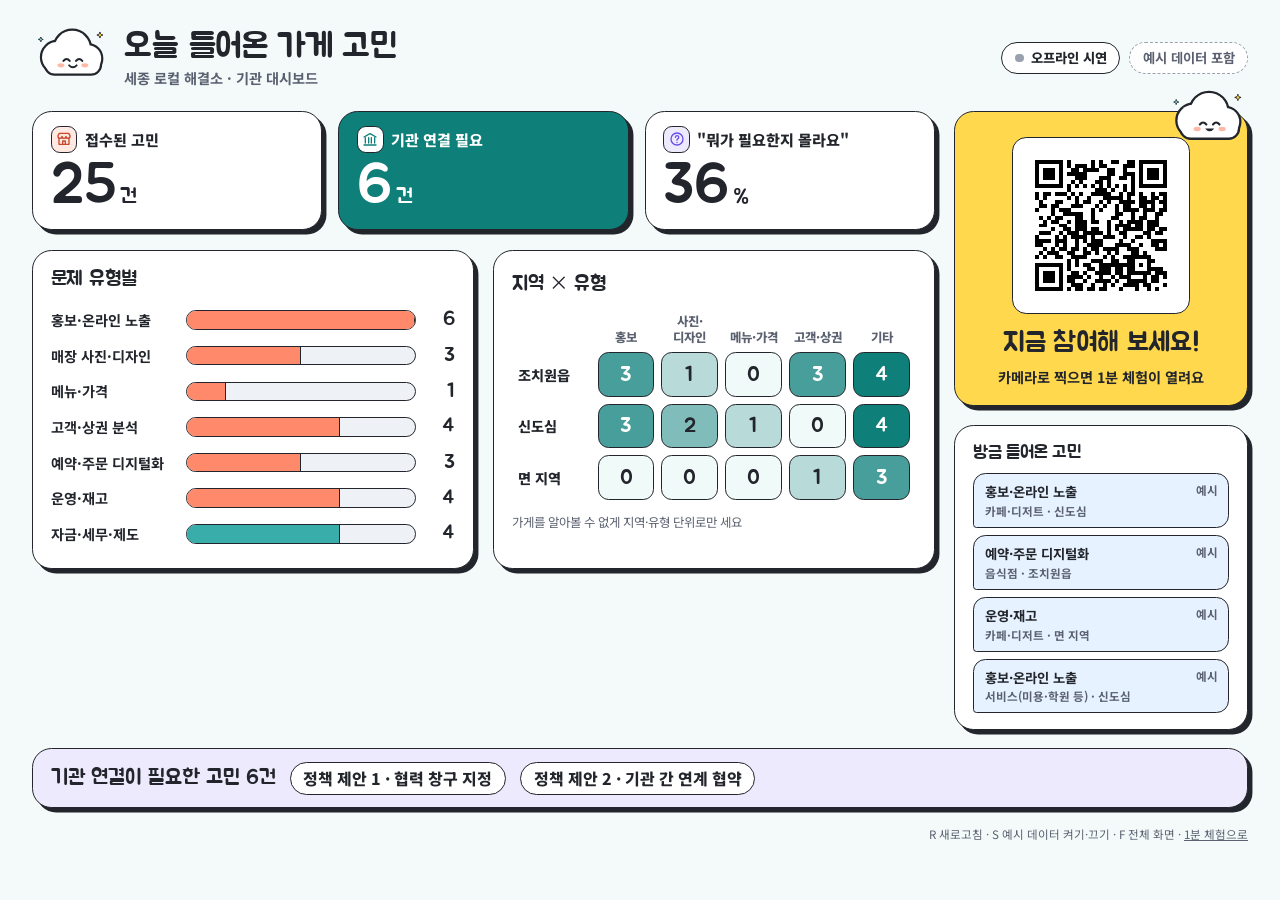
==== dashboard.html @ 094f9358 "시연 사이트 첫 배포 Co-Authored-By: Claude Opus 5.5 <noreply@anthropic.com>" ====
<!doctype html>
<html lang="ko" class="dash-root">
<head>
  <meta charset="utf-8">
  <meta name="viewport" content="width=device-width, initial-scale=1">
  <meta name="color-scheme" content="light">
  <title>세종 로컬 해결소 · 발표 화면</title>
  <link rel="stylesheet" href="css/style.css">
  <link rel="preconnect" href="https://fonts.googleapis.com">
  <link rel="preconnect" href="https://fonts.gstatic.com" crossorigin>
  <link rel="stylesheet" href="https://fonts.googleapis.com/css2?family=Jua&family=Noto+Sans+KR:wght@400;500;700;800&display=swap" media="print" onload="this.media='all'">
</head>
<body class="dash-body">
  <div class="wrap">
    <div class="head">
      <div class="l"><span id="mascot"></span><div><h1 class="disp">오늘 들어온 가게 고민</h1><p>세종 로컬 해결소 · 기관 대시보드</p></div></div>
      <div class="live" aria-live="polite">
        <span class="pill offline" id="mode"><i></i><span id="mode-text">불러오는 중</span></span>
        <span class="pill dash" id="seed-tag">예시 데이터 포함</span>
      </div>
    </div>
    <div class="main">
      <div class="left">
        <div class="kpis">
          <div class="kpi stk"><p><span class="ib" id="i1" style="background:#FFE9E2;color:#C9472A"></span>접수된 고민</p><b><span id="k-total">0</span><small>건</small></b></div>
          <div class="kpi stk gov"><p><span class="ib" id="i2"></span>기관 연결 필요</p><b><span id="k-agency">0</span><small>건</small></b></div>
          <div class="kpi stk"><p><span class="ib" id="i3" style="background:#EEEAFE;color:#6A4DE8"></span>"뭐가 필요한지 몰라요"</p><b><span id="k-unknown">0</span><small>%</small></b></div>
        </div>
        <div class="cols">
          <div class="panel stk"><h2 class="disp">문제 유형별</h2><div id="bars"></div></div>
          <div class="panel stk"><h2 class="disp">지역 × 유형</h2><table id="heat"></table><p class="note">가게를 알아볼 수 없게 지역·유형 단위로만 세요</p></div>
        </div>
      </div>
      <div class="right">
        <div class="qr stk">
          <span id="qr-gomi"></span>
          <div class="box">
            <img id="qr" src="assets/qr.png" alt="1분 체험 주소 QR 코드" onerror="this.hidden=true;document.getElementById('qr-empty').hidden=false">
            <span id="qr-empty" hidden>QR 코드<br>(배포 후 삽입)</span>
          </div>
          <h3 class="disp">지금 참여해 보세요!</h3>
          <p>카메라로 찍으면 1분 체험이 열려요</p>
        </div>
        <div class="feed stk"><h2 class="disp">방금 들어온 고민</h2><ul id="feed"></ul></div>
      </div>
    </div>
    <div class="policy stk"><b id="policy-count">기관 연결이 필요한 고민 0건</b><span>정책 제안 1 · 협력 창구 지정</span><span>정책 제안 2 · 기관 간 연계 협약</span></div>
    <div class="keys">
      <span>R 새로고침 · S 예시 데이터 켜기·끄기 · F 전체 화면 · <a href="index.html">1분 체험으로</a></span>
      <span class="admin" id="admin" hidden>
        <span id="admin-msg" aria-live="polite"></span>
        <button type="button" id="reset">시연 데이터 비우기</button>
      </span>
    </div>
  </div>
  <script type="module" src="js/dashboard.js"></script>
</body>
</html>
---- css/style.css ----
/* 세종 로컬 해결소(가칭) — 확정 디자인 R3 (design/DESIGN.md, design/prototype-*.html)
   1) 공통 토큰  2) 1분 체험(휴대폰)  3) 기관 대시보드(프로젝터) */

/* ---------- 1) 공통 ---------- */
:root {
  --ink: #22252B; --mut: #5B6170; --line: #E3E6EC; --bg: #FFFFFF; --soft: #F5F7FA;
  --teal: #0F7F7A; --teal-l: #39ADAA; --mint: #DDF4F2;
  --pur: #6A4DE8; --pur-l: #EEEAFE;
  --coral: #C9472A; --coral-l: #FFE9E2; --coral-m: #FF8A6B;
  --sky: #62AEFF; --sky-l: #E6F2FF; --yel: #FFD84D;
  --body: "Noto Sans KR", "Noto Sans CJK KR", system-ui, sans-serif;
  --disp: "Jua", "Noto Sans KR", "Noto Sans CJK KR", system-ui, sans-serif;
}
* { box-sizing: border-box; }
html, body { margin: 0; }
[hidden] { display: none !important; }
body { font-family: var(--body); color: var(--ink); background: var(--bg); -webkit-font-smoothing: antialiased; word-break: keep-all; }
button { font: inherit; color: inherit; cursor: pointer; }
button:focus-visible, textarea:focus-visible, a:focus-visible { outline: 3px solid var(--sky); outline-offset: 2px; }
h1:focus, h2:focus { outline: none; }
.disp { font-family: var(--disp); font-weight: 400; letter-spacing: -0.3px; }
.ic { display: block; flex-shrink: 0; }
/* 줄바꿈: 제목은 줄 길이를 고르게, 본문은 마지막 줄에 한두 글자만 남지 않게 나눈다(지원하는 브라우저에서). */
h1, h2, h3, .bubble, .rtitle, .done p { text-wrap: balance; }
p, li, small, .lede, .todo > div > span, .cost > span, .chip { text-wrap: pretty; }
.human-text > span { display: block; text-wrap: balance; }
/* 한 덩어리로 읽어야 하는 말(괄호 묶음, '인근 대학 학생 2~4명이' 등)은 중간에서 끊지 않는다. */
.nw { white-space: nowrap; text-wrap: nowrap; }

/* ---------- 2) 1분 체험 ---------- */
.top { position: sticky; top: 0; z-index: 5; background: rgba(255,255,255,.95); height: 56px; display: flex; align-items: center; justify-content: space-between; padding: 0 18px; border-bottom: 1px solid var(--line); }
.brand { display: flex; align-items: center; gap: 6px; font-family: var(--disp); font-size: 19px; color: var(--ink); text-decoration: none; }
.brand .gomi { margin: -6px -2px -6px -6px; }
.tag { font-size: 13px; font-weight: 700; color: var(--mut); background: var(--soft); border-radius: 999px; padding: 4px 10px; }
.app-main { padding: 18px 18px 150px; max-width: 520px; margin: 0 auto; }
.loading { text-align: center; color: var(--mut); padding-top: 40px; }

/* 스티커 카드와 버튼 */
.stk { border: 2px solid var(--ink); border-radius: 18px; background: #fff; box-shadow: 4px 4px 0 var(--ink); }
.btn { appearance: none; width: 100%; min-height: 58px; border: 2px solid var(--ink); border-radius: 16px; background: var(--teal); color: #fff; font-family: var(--disp); font-size: 21px; display: flex; align-items: center; justify-content: center; gap: 8px; box-shadow: 4px 4px 0 var(--yel), 4px 4px 0 2px var(--ink); transition: transform .08s, box-shadow .08s; text-decoration: none; }
.btn:active { transform: translate(3px,3px); box-shadow: 1px 1px 0 var(--yel), 1px 1px 0 2px var(--ink); }
.btn.coral { background: var(--coral); }
.btn.white { background: #fff; color: var(--ink); }

/* 랜딩 */
.hero { position: relative; background: var(--mint); border: 2px solid var(--ink); border-radius: 24px; padding: 18px 16px 16px; overflow: hidden; margin: 6px 0 22px; }
.hero .spk { position: absolute; color: var(--yel); }
.bubble { position: relative; display: inline-block; background: #fff; border: 2px solid var(--ink); border-radius: 14px; padding: 8px 12px; font-family: var(--disp); font-weight: 400; font-size: 17px; margin: 0 0 4px 92px; }
.bubble::after { content: ""; position: absolute; left: -9px; bottom: 10px; width: 14px; height: 14px; background: #fff; border-left: 2px solid var(--ink); border-bottom: 2px solid var(--ink); transform: rotate(45deg); }
.hero-gomi { position: absolute; left: 8px; top: 6px; }
.tri { position: relative; display: grid; grid-template-columns: repeat(3,minmax(0,1fr)); gap: 6px; margin-top: 34px; }
.tri svg.link { position: absolute; left: 16%; right: 16%; top: 30px; width: 68%; height: 20px; }
.node { position: relative; display: flex; flex-direction: column; align-items: center; gap: 6px; text-align: center; }
.node .b { width: 62px; height: 62px; border-radius: 50%; border: 2px solid var(--ink); display: flex; align-items: center; justify-content: center; background: #fff; }
.node b { font-size: 14px; }
.node span { font-size: 13px; color: var(--mut); line-height: 1.35; }
h1.big { font-size: 33px; line-height: 1.28; margin: 0 0 10px; }
.hl { background: linear-gradient(transparent 62%, var(--yel) 62%); padding: 0 2px; }
.lede { font-size: 16px; line-height: 1.65; color: #3A3F4B; margin: 0 0 22px; }
.fine { font-size: 13px; color: var(--mut); text-align: center; margin: 12px 0 0; }
.more { display: grid; grid-template-columns: repeat(2,minmax(0,1fr)); gap: 10px; margin-top: 18px; }
.more a { display: flex; align-items: center; justify-content: center; gap: 6px; min-height: 48px; border: 2px solid var(--ink); border-radius: 14px; color: var(--ink); text-decoration: none; font-weight: 700; font-size: 15px; background: #fff; }

/* 진행 표시: 점선 길 위를 고미가 이동 */
.prog { position: relative; height: 34px; margin: 2px 56px 14px 16px; }
.prog .track { position: absolute; left: 0; right: 0; top: 22px; border-top: 3px dashed #C9CFD8; }
.prog .fill { position: absolute; left: 0; top: 22px; border-top: 3px solid var(--teal); transition: width .3s; }
.prog .me { position: absolute; top: 0; transform: translateX(-50%); transition: left .3s; }
.prog .lab { position: absolute; right: -52px; top: 12px; font-size: 13px; font-weight: 700; color: var(--mut); }
.trail { display: flex; flex-wrap: wrap; gap: 6px; margin: 0 0 14px; }
.trail button { appearance: none; display: flex; align-items: center; gap: 6px; min-height: 44px; padding: 0 12px; border: 2px solid var(--ink); border-radius: 999px; background: #fff; font-size: 14px; font-weight: 700; }
.trail button .ic { color: var(--mut); }

/* 질문과 선택지 타일 */
.q { font-size: 28px; line-height: 1.3; margin: 0 0 16px; }
.grid { display: grid; grid-template-columns: repeat(2,minmax(0,1fr)); gap: 12px; }
.tile { appearance: none; position: relative; display: flex; flex-direction: column; align-items: flex-start; gap: 12px; min-height: 112px; padding: 14px; border: 2px solid var(--ink); border-radius: 18px; background: #fff; text-align: left; box-shadow: 3px 3px 0 var(--ink); transition: transform .1s, background .1s; }
.tile .ib { width: 46px; height: 46px; border-radius: 14px; display: flex; align-items: center; justify-content: center; border: 2px solid var(--ink); }
.tile b { font-size: 17px; line-height: 1.3; }
.tile small { display: block; font-size: 13px; color: var(--mut); font-weight: 500; margin-top: 3px; line-height: 1.4; }
.tile.wide { grid-column: 1 / span 2; flex-direction: row; align-items: center; min-height: 72px; }
.tile.on { background: var(--mint); transform: translate(2px,2px); box-shadow: 1px 1px 0 var(--ink); }
.tile .ok { position: absolute; right: 10px; top: 10px; width: 28px; height: 28px; border-radius: 50%; background: var(--teal); color: #fff; display: none; align-items: center; justify-content: center; border: 2px solid var(--ink); }
.tile.on .ok { display: flex; }
.list { display: flex; flex-direction: column; gap: 12px; }
.list .tile { flex-direction: row; align-items: center; min-height: 76px; }

/* 고민 적기 */
.ask { display: flex; align-items: flex-end; gap: 6px; margin: 0 0 12px; }
.ask .bubble { margin: 0 0 30px 0; font-size: 16px; }
.ask .bubble::after { left: auto; right: -9px; transform: rotate(-135deg); }
textarea { width: 100%; min-height: 110px; border: 2px solid var(--ink); border-radius: 16px; padding: 14px; font: inherit; font-size: 17px; line-height: 1.55; resize: none; background: #fff; }
textarea::placeholder { color: #7B8190; }
.exh { font-size: 14px; font-weight: 700; color: var(--mut); margin: 16px 0 8px; }
.exh.label { display: block; margin: 0 0 8px; }
.chips { display: flex; flex-direction: column; gap: 8px; }
.chip { appearance: none; text-align: left; border: 2px solid var(--ink); background: var(--sky-l); border-radius: 16px 16px 16px 4px; padding: 11px 14px; font-size: 15px; min-height: 48px; }
.err { color: #B42318; font-weight: 700; font-size: 15px; margin: 10px 0 0; }
.dock { position: fixed; left: 0; right: 0; bottom: 0; z-index: 6; padding: 12px 18px calc(16px + env(safe-area-inset-bottom)); background: linear-gradient(to top, #fff 72%, rgba(255,255,255,0)); }
.dock .btn { max-width: 484px; margin: 0 auto; }

/* 분석 중 */
.ana { text-align: center; padding-top: 20px; }
.ana .gomi { animation: bob 1.2s ease-in-out infinite; }
@keyframes bob { 50% { transform: translateY(-8px); } }
.ana h1 { font-size: 27px; margin: 10px 0 18px; }
.steps { display: inline-flex; flex-direction: column; gap: 10px; text-align: left; }
.steps div { display: flex; align-items: center; gap: 10px; font-size: 17px; color: #9AA1AE; transition: color .2s; }
.steps div i { width: 28px; height: 28px; border-radius: 50%; border: 2px solid #C9CFD8; display: flex; align-items: center; justify-content: center; color: transparent; }
.steps div.on { color: var(--ink); font-weight: 700; }
.steps div.on i { background: var(--teal); border-color: var(--ink); color: #fff; }

/* 결과 */
.rhead { position: relative; background: var(--mint); border: 2px solid var(--ink); border-radius: 22px; padding: 16px; margin: 0 0 16px; overflow: hidden; }
.rhead .spk { position: absolute; right: 14px; top: 12px; color: var(--yel); }
.rhead .k { font-family: var(--disp); font-size: 18px; color: #0A5F5B; }
.rrow { display: flex; align-items: center; gap: 14px; margin: 8px 0 10px; }
.ring { position: relative; width: 96px; height: 96px; flex-shrink: 0; }
.ring svg { transform: rotate(-90deg); }
.ring b { position: absolute; inset: 0; display: flex; flex-direction: column; align-items: center; justify-content: center; font-family: var(--disp); font-weight: 400; font-size: 32px; line-height: 1; }
.ring b small { font-family: var(--body); font-size: 13px; font-weight: 700; color: var(--mut); margin-top: 4px; }
.rtype { display: inline-block; font-size: 14px; font-weight: 800; background: var(--coral-l); color: #9A3219; border: 2px solid var(--ink); border-radius: 999px; padding: 3px 10px; margin: 0 0 6px; }
.rtitle { font-size: 22px; line-height: 1.38; margin: 0; }
.alt { display: flex; justify-content: space-between; gap: 10px; font-size: 14px; color: var(--mut); border-top: 2px dashed #9FD9D4; padding-top: 10px; margin-top: 4px; }
.why { display: flex; flex-wrap: wrap; gap: 6px; margin-top: 10px; }
.why span { font-size: 13px; font-weight: 700; background: #fff; border: 2px solid var(--ink); border-radius: 8px; padding: 3px 8px; }
.card { border: 2px solid var(--ink); border-radius: 20px; background: #fff; margin: 0 0 14px; overflow: hidden; box-shadow: 4px 4px 0 var(--ink); }
.card .h { display: flex; align-items: center; gap: 10px; padding: 12px 14px; border-bottom: 2px solid var(--ink); font-family: var(--disp); font-size: 19px; }
.card .h .ib { width: 36px; height: 36px; border-radius: 11px; border: 2px solid var(--ink); display: flex; align-items: center; justify-content: center; background: #fff; }
.card .h span.r { margin-left: auto; font-family: var(--body); font-size: 13px; font-weight: 700; }
.card .b { padding: 14px; }
.h.stu { background: var(--pur-l); }
.h.gov { background: var(--mint); }
.avatars { display: flex; gap: 8px; margin: 0 0 12px; flex-wrap: wrap; }
.av { display: flex; align-items: center; gap: 6px; border: 2px solid var(--ink); border-radius: 999px; padding: 4px 10px 4px 4px; font-size: 14px; font-weight: 700; background: #fff; }
.av i { width: 28px; height: 28px; border-radius: 50%; display: flex; align-items: center; justify-content: center; color: #fff; font-style: normal; font-size: 13px; font-weight: 800; border: 2px solid var(--ink); }
.todo { display: flex; flex-direction: column; gap: 8px; }
.todo div { display: flex; gap: 10px; align-items: flex-start; font-size: 15px; line-height: 1.5; }
.todo div .ic { color: var(--pur); margin-top: 1px; }
.cost { display: flex; flex-direction: column; gap: 2px; font-size: 14px; color: var(--mut); border-top: 2px dashed var(--line); padding-top: 10px; margin-top: 12px; }
.cost b { color: var(--ink); font-size: 15px; }
.ag { display: flex; align-items: flex-start; justify-content: space-between; gap: 10px; padding: 8px 0; }
.ag + .ag { border-top: 2px dashed var(--line); }
.ag b { display: block; font-size: 16px; }
.ag small { font-size: 14px; color: var(--mut); }
.pend { font-size: 13px; font-weight: 700; color: var(--mut); border: 2px dashed #9AA1AE; border-radius: 999px; padding: 2px 8px; white-space: nowrap; }
.human { display: flex; gap: 10px; align-items: center; font-size: 14px; line-height: 1.5; background: var(--soft); border-radius: 14px; padding: 12px; color: #3A3F4B; }
.badge { display: inline-block; font-size: 13px; font-weight: 700; color: var(--mut); margin: 0 0 10px; }

/* 완료(청록 전체 화면)와 운영 방식(보라) */
.done { position: fixed; inset: 0; z-index: 20; background: var(--teal); color: #fff; display: flex; flex-direction: column; align-items: center; justify-content: center; text-align: center; padding: 24px; overflow: hidden; }
.done.about { background: var(--pur); }
.done .spk { position: absolute; color: var(--yel); }
.done h2 { font-size: 40px; line-height: 1.25; margin: 12px 0 10px; }
.done.about h2 { font-size: 30px; }
.done p { font-size: 18px; line-height: 1.6; margin: 0 0 26px; color: #FFFFFF; }
/* 번호 목록은 줄이 넘어가도 둘째 줄이 번호가 아니라 글자 첫머리에 맞춰지게 한다. */
.done.about ol { text-align: left; max-width: 340px; margin: 0 0 26px; padding-left: 1.5em; font-size: 18px; line-height: 1.6; }
.done.about li + li { margin-top: 2px; }
.done .status { font-size: 15px; margin: -14px 0 22px; opacity: .9; }
.done .arrow { width: 62px; height: 62px; border-radius: 50%; background: var(--yel); color: var(--ink); border: 2px solid var(--ink); display: flex; align-items: center; justify-content: center; margin: 0 auto 6px; animation: up 1s ease-in-out infinite; }
@keyframes up { 50% { transform: translateY(-8px); } }
.done .row { display: flex; flex-direction: column; gap: 12px; width: 100%; max-width: 360px; }
.done .link { appearance: none; background: none; border: 0; color: #fff; text-decoration: underline; font-size: 16px; min-height: 44px; }

@media (prefers-reduced-motion: reduce) {
  *, *::before, *::after { animation: none !important; transition: none !important; }
}

/* ---------- 3) 기관 대시보드 ----------
   시안(1440px 폭)을 rem으로 옮겼다(1rem = 16px). 시안 내용은 1440×990 크기라서, 넓은 화면에서는
   이 크기에 맞춰 글자·간격을 함께 키우거나 줄여 프로젝터 해상도가 달라도 스크롤 없이 한 화면에 들어온다. */
@media (min-width: 62.5em) {
  html.dash-root { font-size: min(calc(100vw / 90), calc(100vh / 61.875)); }
}
.dash-body { background: #F3FAF9; }
.dash-body .wrap { max-width: 90rem; margin: 0 auto; padding: 1.625rem 2.25rem 1.375rem; display: flex; flex-direction: column; gap: 1.25rem; }
.dash-body .head { display: flex; justify-content: space-between; align-items: center; gap: 1rem; flex-wrap: wrap; }
.dash-body .head .l { display: flex; align-items: center; gap: .75rem; }
.dash-body .head .gomi { width: 5.75rem; height: auto; }
.dash-body .head h1 { margin: 0; font-size: 2.375rem; line-height: 1.15; }
.dash-body .head p { margin: .125rem 0 0; font-size: 1rem; color: var(--mut); font-weight: 700; }
.dash-body .live { display: flex; gap: .625rem; align-items: center; flex-wrap: wrap; }
.dash-body .pill { display: flex; align-items: center; gap: .5rem; border: .125rem solid var(--ink); border-radius: 999px; padding: .375rem .875rem; font-weight: 800; font-size: .9375rem; background: #fff; }
.dash-body .pill i { width: .625rem; height: .625rem; border-radius: 50%; background: #1FB86A; animation: pulse 1.4s infinite; }
.dash-body .pill.stale i { background: #E8A317; animation: none; }
.dash-body .pill.offline i { background: #9AA1AE; animation: none; }
@keyframes pulse { 50% { opacity: .25; } }
.dash-body .pill.dash { border-style: dashed; border-color: #9AA1AE; color: var(--mut); font-weight: 700; }
.dash-body .stk { background: #fff; border: .125rem solid var(--ink); border-radius: 1.375rem; box-shadow: .3125rem .3125rem 0 var(--ink); }
.dash-body .main { display: flex; flex-wrap: wrap; gap: 1.375rem; }
.dash-body .left { flex: 999 1 40rem; min-width: 0; display: flex; flex-direction: column; gap: 1.375rem; }
.dash-body .right { flex: 1 1 20.625rem; min-width: 0; display: flex; flex-direction: column; gap: 1.375rem; }
.dash-body .kpis { display: grid; grid-template-columns: repeat(3,minmax(0,1fr)); gap: 1.125rem; }
.dash-body .kpi { padding: 1rem 1.25rem; display: flex; flex-direction: column; gap: .375rem; }
.dash-body .kpi p { margin: 0; font-size: 1.0625rem; font-weight: 800; display: flex; align-items: center; gap: .5rem; }
.dash-body .kpi p .ib { width: 1.875rem; height: 1.875rem; border-radius: .625rem; border: .125rem solid var(--ink); display: flex; align-items: center; justify-content: center; flex-shrink: 0; }
.dash-body .kpi p .ic { width: 1.125rem; height: 1.125rem; }
.dash-body .kpi b { font-family: var(--disp); font-weight: 400; font-size: 4rem; line-height: 1; }
.dash-body .kpi b small { font-size: 1.5rem; margin-left: .25rem; }
.dash-body .kpi.gov { background: var(--teal); color: #fff; }
.dash-body .kpi.gov p .ib { background: #fff; color: var(--teal); }
.dash-body .cols { display: flex; flex-wrap: wrap; gap: 1.375rem; }
.dash-body .panel { flex: 1 1 22.5rem; min-width: 0; padding: 1.125rem 1.25rem; }
.dash-body .panel h2 { margin: 0 0 .75rem; font-size: 1.375rem; display: flex; align-items: center; gap: .5rem; }
.dash-body .br { display: grid; grid-template-columns: 8.875rem minmax(0,1fr) 2.125rem; gap: .625rem; align-items: center; padding: .375rem 0; font-size: 1rem; font-weight: 700; }
.dash-body .br .t { height: 1.375rem; border-radius: .6875rem; background: #EEF1F5; border: .125rem solid var(--ink); overflow: hidden; transition: box-shadow .3s; }
.dash-body .br .t i { display: block; height: 100%; background: var(--coral-m); transition: width .5s; border-right: .125rem solid var(--ink); }
.dash-body .br .t i.gov { background: var(--teal-l); }
.dash-body .br .t i.z { border-right: 0; }
.dash-body .br b { font-family: var(--disp); font-weight: 400; font-size: 1.375rem; text-align: right; }
.dash-body .br.flash .t { box-shadow: 0 0 0 .25rem var(--yel); }
.dash-body table { width: 100%; border-collapse: separate; border-spacing: .375rem; table-layout: fixed; }
.dash-body th:first-child { width: 5.25rem; }
.dash-body th { font-size: .875rem; line-height: 1.3; color: var(--mut); font-weight: 800; text-align: center; vertical-align: bottom; }
.dash-body td:first-child { font-size: 1rem; font-weight: 800; white-space: nowrap; }
.dash-body td div { height: 3.125rem; border-radius: .75rem; border: .125rem solid var(--ink); display: flex; align-items: center; justify-content: center; font-family: var(--disp); font-size: 1.5rem; transition: background .5s; }
.dash-body .note { font-size: .875rem; color: var(--mut); margin: .5rem 0 0; }
.dash-body .qr { position: relative; padding: 1.25rem; display: flex; flex-direction: column; align-items: center; text-align: center; gap: .5rem; background: var(--yel); }
.dash-body .qr .box { width: 12.5rem; height: 12.5rem; background: #fff; border: .125rem solid var(--ink); border-radius: 1rem; display: flex; align-items: center; justify-content: center; color: var(--mut); font-weight: 700; font-size: .9375rem; overflow: hidden; }
.dash-body .qr .box img { width: 11.5rem; height: 11.5rem; display: block; image-rendering: pixelated; }
.dash-body .qr .gomi { position: absolute; right: -.375rem; top: -1.875rem; width: 6rem; height: auto; }
.dash-body .qr h3 { margin: .375rem 0 0; font-size: 1.875rem; }
.dash-body .qr p { margin: 0; font-size: 1rem; font-weight: 700; }
.dash-body .feed { padding: 1.125rem 1.25rem; }
.dash-body .feed h2 { margin: 0 0 .625rem; font-size: 1.25rem; }
.dash-body .feed ul { list-style: none; margin: 0; padding: 0; display: flex; flex-direction: column; gap: .5rem; }
.dash-body .feed li { display: flex; justify-content: space-between; gap: .625rem; align-items: flex-start; border: .125rem solid var(--ink); border-radius: .875rem .875rem .875rem .25rem; padding: .5625rem .75rem; background: var(--sky-l); font-size: .9375rem; font-weight: 700; transition: background .4s; }
.dash-body .feed li span { color: var(--mut); font-size: .8125rem; white-space: nowrap; }
.dash-body .feed li em { display: block; font-style: normal; font-size: .8125rem; color: var(--mut); font-weight: 700; margin-top: .125rem; }
.dash-body .feed li.new { background: var(--yel); }
.dash-body .feed li.empty { background: #fff; color: var(--mut); }
.dash-body .policy { display: flex; align-items: center; gap: 1rem; flex-wrap: wrap; padding: .875rem 1.25rem; background: var(--pur-l); }
.dash-body .policy b { font-family: var(--disp); font-weight: 400; font-size: 1.5rem; }
.dash-body .policy span { font-size: 1.125rem; font-weight: 800; border: .125rem solid var(--ink); background: #fff; border-radius: 999px; padding: .25rem .875rem; }
.dash-body .keys { display: flex; justify-content: flex-end; align-items: center; gap: 1rem; flex-wrap: wrap; font-size: .8125rem; color: var(--mut); text-align: right; }
.dash-body .keys a { color: var(--mut); }
.dash-body .admin { display: flex; align-items: center; gap: .5rem; }

/* 청중이 랜딩의 '발표 화면 보기'로 휴대폰에서 열 때: 한 줄로 쌓고 가로 넘침을 막는다. */
@media (max-width: 40em) {
  .dash-body .wrap { padding: 1rem 1rem 1.5rem; gap: 1rem; }
  .dash-body .head .gomi { width: 4rem; }
  .dash-body .head h1 { font-size: 1.625rem; }
  .dash-body .kpis { grid-template-columns: minmax(0,1fr); gap: .75rem; }
  .dash-body .kpi b { font-size: 3rem; }
  .dash-body .left, .dash-body .right, .dash-body .panel { flex-basis: 100%; }
  .dash-body .panel { padding: 1rem; }
  .dash-body .br { grid-template-columns: 7.5rem minmax(0,1fr) 1.75rem; font-size: .875rem; }
  .dash-body table { border-spacing: .25rem; }
  .dash-body th:first-child { width: 3.75rem; }
  .dash-body th { font-size: .75rem; }
  .dash-body td:first-child { font-size: .8125rem; white-space: normal; }
  .dash-body td div { height: 2.5rem; font-size: 1.125rem; }
  .dash-body .policy b { font-size: 1.25rem; }
  .dash-body .policy span { font-size: .875rem; }
  .dash-body .keys { justify-content: flex-start; text-align: left; }
}
.dash-body .admin button { font-size: .8125rem; font-weight: 700; border: .125rem solid #B42318; color: #B42318; background: #fff; border-radius: 999px; padding: .25rem .75rem; }
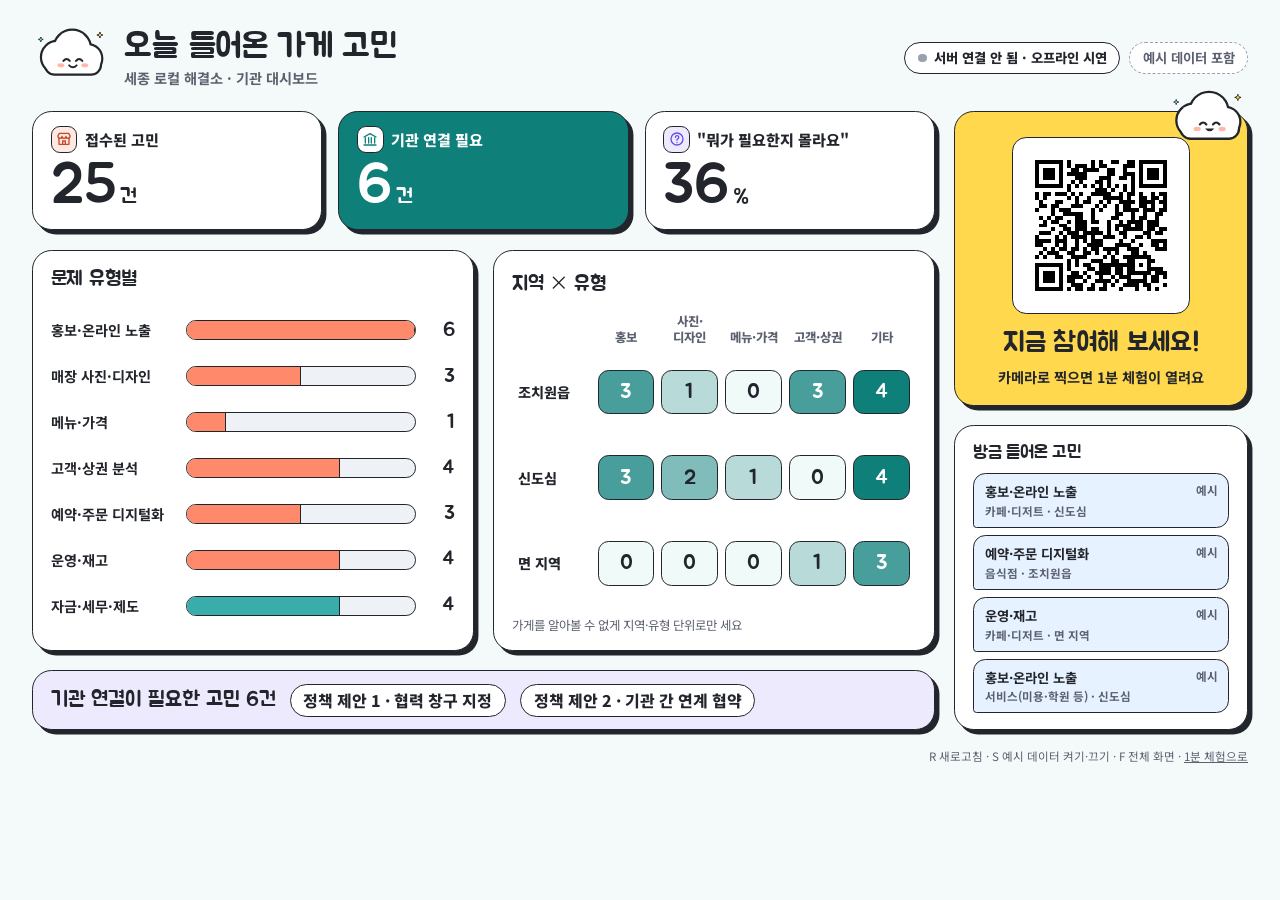
==== commit 1d2073a5: "점수에 '관련도' 붙이기, 대시보드 빈칸 정리 Co-Authored-By: Claude Opus 5.5 <noreply@anthropic.com>" ====
--- a/dashboard.html
+++ b/dashboard.html
@@ -30,6 +30,7 @@
           <div class="panel stk"><h2 class="disp">문제 유형별</h2><div id="bars"></div></div>
           <div class="panel stk"><h2 class="disp">지역 × 유형</h2><table id="heat"></table><p class="note">가게를 알아볼 수 없게 지역·유형 단위로만 세요</p></div>
         </div>
+        <div class="policy stk"><b id="policy-count">기관 연결이 필요한 고민 0건</b><span>정책 제안 1 · 협력 창구 지정</span><span>정책 제안 2 · 기관 간 연계 협약</span></div>
       </div>
       <div class="right">
         <div class="qr stk">
@@ -44,7 +45,6 @@
         <div class="feed stk"><h2 class="disp">방금 들어온 고민</h2><ul id="feed"></ul></div>
       </div>
     </div>
-    <div class="policy stk"><b id="policy-count">기관 연결이 필요한 고민 0건</b><span>정책 제안 1 · 협력 창구 지정</span><span>정책 제안 2 · 기관 간 연계 협약</span></div>
     <div class="keys">
       <span>R 새로고침 · S 예시 데이터 켜기·끄기 · F 전체 화면 · <a href="index.html">1분 체험으로</a></span>
       <span class="admin" id="admin" hidden>
--- a/css/style.css
+++ b/css/style.css
@@ -121,7 +121,9 @@
 .ring b small { font-family: var(--body); font-size: 13px; font-weight: 700; color: var(--mut); margin-top: 4px; }
 .rtype { display: inline-block; font-size: 14px; font-weight: 800; background: var(--coral-l); color: #9A3219; border: 2px solid var(--ink); border-radius: 999px; padding: 3px 10px; margin: 0 0 6px; }
 .rtitle { font-size: 22px; line-height: 1.38; margin: 0; }
-.alt { display: flex; justify-content: space-between; gap: 10px; font-size: 14px; color: var(--mut); border-top: 2px dashed #9FD9D4; padding-top: 10px; margin-top: 4px; }
+.alt { display: flex; justify-content: space-between; align-items: flex-end; gap: 10px; font-size: 14px; color: var(--mut); border-top: 2px dashed #9FD9D4; padding-top: 10px; margin-top: 4px; }
+/* 유형 이름은 둘째 줄에 통째로 둬서 '매장 사진·/디자인'처럼 끊기지 않게 한다. */
+.alt b { display: block; margin-top: 2px; font-size: 15px; font-weight: 700; color: var(--ink); white-space: nowrap; }
 .why { display: flex; flex-wrap: wrap; gap: 6px; margin-top: 10px; }
 .why span { font-size: 13px; font-weight: 700; background: #fff; border: 2px solid var(--ink); border-radius: 8px; padding: 3px 8px; }
 .card { border: 2px solid var(--ink); border-radius: 20px; background: #fff; margin: 0 0 14px; overflow: hidden; box-shadow: 4px 4px 0 var(--ink); }
@@ -168,10 +170,10 @@
 }
 
 /* ---------- 3) 기관 대시보드 ----------
-   시안(1440px 폭)을 rem으로 옮겼다(1rem = 16px). 시안 내용은 1440×990 크기라서, 넓은 화면에서는
-   이 크기에 맞춰 글자·간격을 함께 키우거나 줄여 프로젝터 해상도가 달라도 스크롤 없이 한 화면에 들어온다. */
+   시안(1440px 폭)을 rem으로 옮겼다(1rem = 16px). 정책 제안 줄을 왼쪽 열로 올린 뒤 내용은 1440×900 크기라서,
+   넓은 화면에서는 이 크기에 맞춰 글자·간격을 함께 키우거나 줄여 프로젝터 해상도가 달라도 스크롤 없이 한 화면에 들어온다. */
 @media (min-width: 62.5em) {
-  html.dash-root { font-size: min(calc(100vw / 90), calc(100vh / 61.875)); }
+  html.dash-root { font-size: min(calc(100vw / 90), calc(100vh / 56.25)); }
 }
 .dash-body { background: #F3FAF9; }
 .dash-body .wrap { max-width: 90rem; margin: 0 auto; padding: 1.625rem 2.25rem 1.375rem; display: flex; flex-direction: column; gap: 1.25rem; }
@@ -200,8 +202,12 @@
 .dash-body .kpi b small { font-size: 1.5rem; margin-left: .25rem; }
 .dash-body .kpi.gov { background: var(--teal); color: #fff; }
 .dash-body .kpi.gov p .ib { background: #fff; color: var(--teal); }
-.dash-body .cols { display: flex; flex-wrap: wrap; gap: 1.375rem; }
-.dash-body .panel { flex: 1 1 22.5rem; min-width: 0; padding: 1.125rem 1.25rem; }
+/* 오른쪽 열(QR + 방금 들어온 고민)이 더 길어서, 왼쪽은 정책 제안 줄을 아래에 두고
+   남는 높이는 두 패널이 나눠 가져 빈칸 없이 맞춘다. */
+.dash-body .cols { flex: 1 1 auto; display: flex; flex-wrap: wrap; gap: 1.375rem; }
+.dash-body .panel { flex: 1 1 22.5rem; min-width: 0; padding: 1.125rem 1.25rem; display: flex; flex-direction: column; }
+.dash-body #bars { flex: 1 1 auto; display: flex; flex-direction: column; justify-content: space-evenly; }
+.dash-body .panel table { flex: 1 1 auto; }
 .dash-body .panel h2 { margin: 0 0 .75rem; font-size: 1.375rem; display: flex; align-items: center; gap: .5rem; }
 .dash-body .br { display: grid; grid-template-columns: 8.875rem minmax(0,1fr) 2.125rem; gap: .625rem; align-items: center; padding: .375rem 0; font-size: 1rem; font-weight: 700; }
 .dash-body .br .t { height: 1.375rem; border-radius: .6875rem; background: #EEF1F5; border: .125rem solid var(--ink); overflow: hidden; transition: box-shadow .3s; }
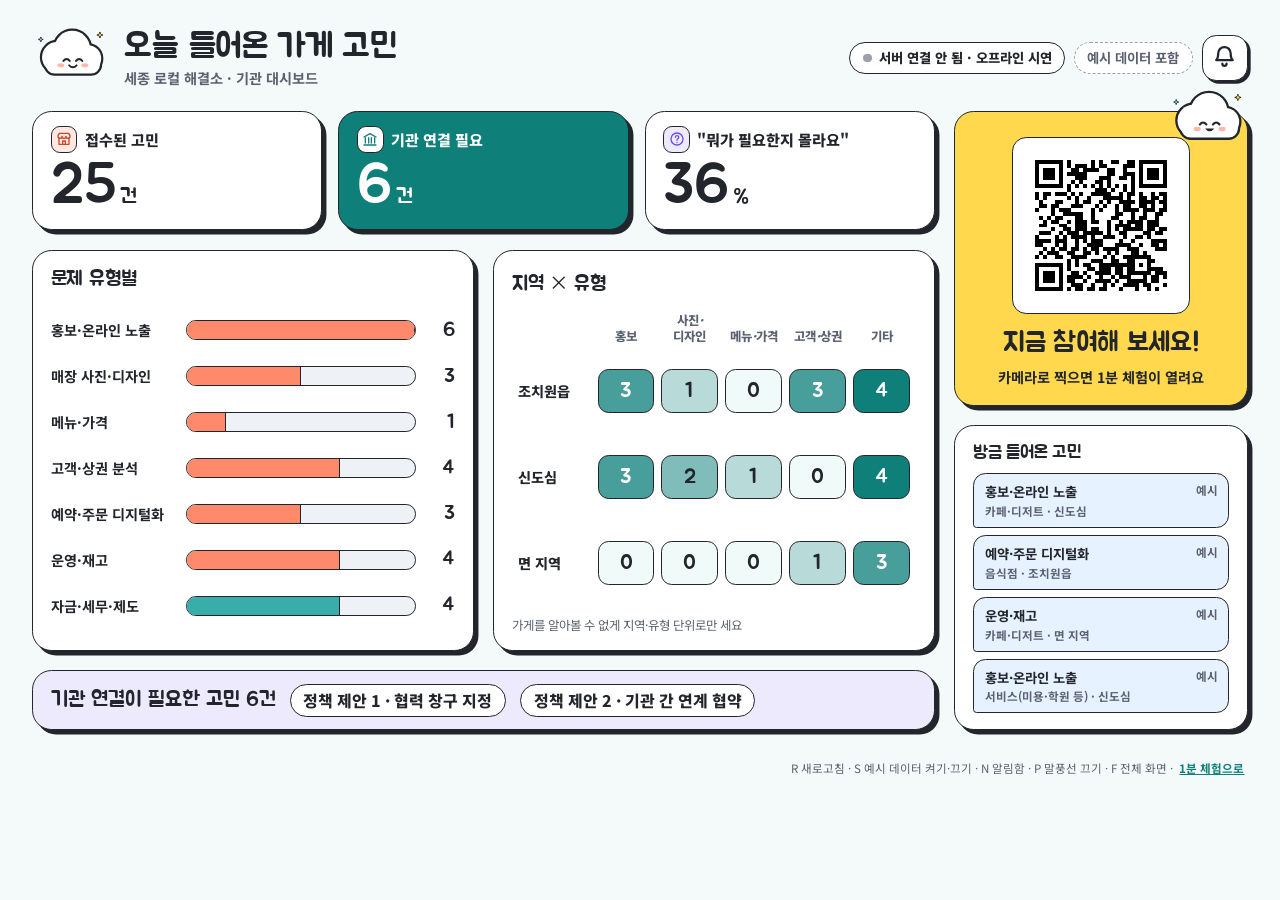
==== commit cc280f4e: "11/14 변경 반영: 가게 이름(선택), 새 고민 알림, 휴대폰 표 Co-Authored-By: Claude Opus 5.5 <noreply@anthropic.com>" ====
--- a/dashboard.html
+++ b/dashboard.html
@@ -13,16 +13,23 @@
 <body class="dash-body">
   <div class="wrap">
     <div class="head">
-      <div class="l"><span id="mascot"></span><div><h1 class="disp">오늘 들어온 가게 고민</h1><p>세종 로컬 해결소 · 기관 대시보드</p></div></div>
-      <div class="live" aria-live="polite">
-        <span class="pill offline" id="mode"><i></i><span id="mode-text">불러오는 중</span></span>
+      <div class="l"><span id="mascot"></span><div><h1 class="disp">오늘 들어온 가게 고민</h1><p>세종 로컬 해결소 · 기관 대시보드</p></div><div class="bub" id="bub" role="status" aria-live="polite"></div></div>
+      <div class="live">
+        <span class="pill offline" id="mode"><i></i><span id="mode-text" aria-live="polite">불러오는 중</span></span>
         <span class="pill dash" id="seed-tag">예시 데이터 포함</span>
+        <button class="bell" id="bell" type="button" aria-haspopup="dialog" aria-expanded="false" aria-controls="npanel" aria-label="새 고민 알림"><span id="bell-ic"></span><span class="nb" id="nb" hidden>0</span></button>
+        <div class="npanel" id="npanel" role="dialog" aria-label="새 고민 알림함" hidden>
+          <div class="nph"><h2 class="disp">새 고민 알림</h2><div><button class="nbtn" id="n-all" type="button">모두 읽음</button><button class="nbtn x" id="n-close" type="button" aria-label="알림함 닫기"></button></div></div>
+          <div class="ntabs" id="ntabs"></div>
+          <ul class="nlist" id="nlist"></ul>
+          <div class="nfoot">누르면 그 고민이 표·막대에서 반짝여요</div>
+        </div>
       </div>
     </div>
     <div class="main">
       <div class="left">
         <div class="kpis">
-          <div class="kpi stk"><p><span class="ib" id="i1" style="background:#FFE9E2;color:#C9472A"></span>접수된 고민</p><b><span id="k-total">0</span><small>건</small></b></div>
+          <div class="kpi stk"><span class="plus" id="k-plus" hidden></span><p><span class="ib" id="i1" style="background:#FFE9E2;color:#C9472A"></span>접수된 고민</p><b><span id="k-total">0</span><small>건</small></b></div>
           <div class="kpi stk gov"><p><span class="ib" id="i2"></span>기관 연결 필요</p><b><span id="k-agency">0</span><small>건</small></b></div>
           <div class="kpi stk"><p><span class="ib" id="i3" style="background:#EEEAFE;color:#6A4DE8"></span>"뭐가 필요한지 몰라요"</p><b><span id="k-unknown">0</span><small>%</small></b></div>
         </div>
@@ -46,7 +53,7 @@
       </div>
     </div>
     <div class="keys">
-      <span>R 새로고침 · S 예시 데이터 켜기·끄기 · F 전체 화면 · <a href="index.html">1분 체험으로</a></span>
+      <span>R 새로고침 · S 예시 데이터 켜기·끄기 · N 알림함 · <span id="p-key">P 말풍선 끄기</span> · F 전체 화면 · <a href="index.html">1분 체험으로</a></span>
       <span class="admin" id="admin" hidden>
         <span id="admin-msg" aria-live="polite"></span>
         <button type="button" id="reset">시연 데이터 비우기</button>
--- a/css/style.css
+++ b/css/style.css
@@ -148,6 +148,17 @@
 .pend { font-size: 13px; font-weight: 700; color: var(--mut); border: 2px dashed #9AA1AE; border-radius: 999px; padding: 2px 8px; white-space: nowrap; }
 .human { display: flex; gap: 10px; align-items: center; font-size: 14px; line-height: 1.5; background: var(--soft); border-radius: 14px; padding: 12px; color: #3A3F4B; }
 .badge { display: inline-block; font-size: 13px; font-weight: 700; color: var(--mut); margin: 0 0 10px; }
+/* 가게 이름(선택) — 노란 스티커 카드. 글자 17px 이상이어야 아이폰이 입력할 때 화면을 확대하지 않는다. */
+.store { margin-top: 14px; border: 2px solid var(--ink); border-radius: 18px; background: var(--yel); box-shadow: 4px 4px 0 var(--ink); padding: 14px; }
+.store label { display: flex; align-items: center; gap: 8px; font-weight: 800; font-size: 17px; margin: 0 0 8px; }
+.store label .ib { width: 32px; height: 32px; border-radius: 10px; border: 2px solid var(--ink); background: #fff; display: flex; align-items: center; justify-content: center; color: var(--coral); }
+.store label em { font-style: normal; font-size: 14px; font-weight: 700; color: #5A4A00; background: #FFF3B8; border: 2px solid var(--ink); border-radius: 999px; padding: 1px 9px; }
+.store input { width: 100%; min-height: 52px; border: 2px solid var(--ink); border-radius: 14px; padding: 0 14px; font: inherit; font-size: 17px; background: #fff; color: var(--ink); }
+.store input::placeholder { color: #7B8190; }
+.store input:focus-visible { outline: 3px solid var(--sky); outline-offset: 2px; }
+.store input:disabled { background: #FFF8D6; color: var(--mut); }
+.store p { word-break: keep-all; margin: 8px 0 0; font-size: 14px; line-height: 1.5; font-weight: 700; color: #4A3F00; display: flex; gap: 6px; align-items: flex-start; }
+.store p .ic { margin-top: 2px; }
 
 /* 완료(청록 전체 화면)와 운영 방식(보라) */
 .done { position: fixed; inset: 0; z-index: 20; background: var(--teal); color: #fff; display: flex; flex-direction: column; align-items: center; justify-content: center; text-align: center; padding: 24px; overflow: hidden; }
@@ -165,15 +176,55 @@
 .done .row { display: flex; flex-direction: column; gap: 12px; width: 100%; max-width: 360px; }
 .done .link { appearance: none; background: none; border: 0; color: #fff; text-decoration: underline; font-size: 16px; min-height: 44px; }
 
+/* 학생 과제 보드 (학생 = 보라) */
+.more a.wide { grid-column: 1 / span 2; background: var(--pur-l); }
+.board-hero { position: relative; display: flex; align-items: center; gap: 8px; background: var(--pur-l); border: 2px solid var(--ink); border-radius: 22px; padding: 12px 16px 12px 8px; margin: 0 0 14px; overflow: hidden; }
+.board-hero .spk { position: absolute; right: 14px; top: 12px; color: var(--yel); }
+.board-hero .gomi { flex-shrink: 0; }
+.board-hero h1 { font-size: 26px; margin: 0 0 4px; }
+.board-hero p { font-size: 15px; line-height: 1.55; color: #3A3F4B; margin: 0; }
+.mymajor { display: flex; align-items: center; justify-content: space-between; gap: 8px; margin: 0 0 6px; font-size: 15px; }
+.mymajor b { color: var(--pur); }
+.mymajor button { appearance: none; display: flex; align-items: center; gap: 6px; min-height: 44px; padding: 0 12px; border: 2px solid var(--ink); border-radius: 999px; background: #fff; font-size: 14px; font-weight: 700; }
+.fit { display: inline-block; margin-left: 6px; font-size: 12px; font-weight: 800; color: #fff; background: var(--pur); border: 2px solid var(--ink); border-radius: 999px; padding: 3px 8px; vertical-align: top; }
+.major-ib { color: #fff; font-size: 15px; font-weight: 800; }
+.board-status { font-size: 13px; font-weight: 700; color: var(--mut); margin: 0 0 12px; }
+.task .h { font-size: 17px; }
+.task .h .where { min-width: 0; overflow: hidden; text-overflow: ellipsis; white-space: nowrap; }
+.when { margin-left: auto; font-family: var(--body); font-size: 12px; font-weight: 800; color: var(--mut); background: #fff; border: 2px solid var(--ink); border-radius: 999px; padding: 2px 8px; white-space: nowrap; }
+.when.new { background: var(--yel); color: var(--ink); }
+.task .rtype { margin-bottom: 10px; }
+.also { display: flex; align-items: center; gap: 6px; font-size: 13px; font-weight: 700; color: #0A5F5B; margin: -2px 0 10px; }
+.task-meta { display: flex; align-items: center; justify-content: space-between; flex-wrap: wrap; gap: 8px; margin: 12px 0; font-size: 14px; font-weight: 700; color: var(--mut); }
+.task-meta .avatars { margin: 0; }
+.task-meta > span { margin-left: auto; }
+.btn.sm { min-height: 48px; font-size: 18px; }
+.btn.pur { background: var(--pur); }
+.btn.red { background: #B42318; }
+.choice { appearance: none; width: 100%; min-height: 72px; display: flex; flex-direction: column; align-items: flex-start; gap: 2px; padding: 12px 16px; border: 2px solid var(--ink); border-radius: 16px; background: #fff; color: var(--ink); text-align: left; box-shadow: 4px 4px 0 var(--yel), 4px 4px 0 2px var(--ink); transition: transform .08s, box-shadow .08s; }
+.choice:active { transform: translate(3px,3px); box-shadow: 1px 1px 0 var(--yel), 1px 1px 0 2px var(--ink); }
+.choice b { font-family: var(--disp); font-weight: 400; font-size: 21px; }
+.choice small { font-size: 14px; color: var(--mut); }
+/* 팀 지원: 빈자리(점선)가 차례로 채워진다 */
+.done.team { background: var(--pur); }
+.seats { display: flex; justify-content: center; flex-wrap: wrap; gap: 12px; margin: 6px 0 18px; }
+.seat { display: flex; flex-direction: column; align-items: center; gap: 6px; }
+.seat i { width: 56px; height: 56px; border-radius: 50%; border: 2px dashed rgba(255,255,255,.8); display: flex; align-items: center; justify-content: center; font-style: normal; font-size: 16px; font-weight: 800; color: transparent; transition: background .2s, color .2s; }
+.seat.on i { background: #fff; color: var(--c); border: 2px solid var(--ink); animation: pop .3s ease-out; }
+.seat.me.on i { background: var(--yel); color: var(--ink); }
+.seat.invite i { color: #fff; font-size: 26px; font-weight: 400; }
+.seat small { font-size: 13px; font-weight: 700; }
+@keyframes pop { 0% { transform: scale(.6); } 70% { transform: scale(1.1); } 100% { transform: scale(1); } }
+
 @media (prefers-reduced-motion: reduce) {
   *, *::before, *::after { animation: none !important; transition: none !important; }
 }
 
 /* ---------- 3) 기관 대시보드 ----------
-   시안(1440px 폭)을 rem으로 옮겼다(1rem = 16px). 정책 제안 줄을 왼쪽 열로 올린 뒤 내용은 1440×900 크기라서,
+   시안(1440px 폭)을 rem으로 옮겼다(1rem = 16px). 정책 제안 줄을 왼쪽 열로 올리고 알림 종을 더한 뒤 내용은 1440×920 크기라서,
    넓은 화면에서는 이 크기에 맞춰 글자·간격을 함께 키우거나 줄여 프로젝터 해상도가 달라도 스크롤 없이 한 화면에 들어온다. */
 @media (min-width: 62.5em) {
-  html.dash-root { font-size: min(calc(100vw / 90), calc(100vh / 56.25)); }
+  html.dash-root { font-size: min(calc(100vw / 90), calc(100vh / 57.5)); }
 }
 .dash-body { background: #F3FAF9; }
 .dash-body .wrap { max-width: 90rem; margin: 0 auto; padding: 1.625rem 2.25rem 1.375rem; display: flex; flex-direction: column; gap: 1.25rem; }
@@ -215,13 +266,13 @@
 .dash-body .br .t i.gov { background: var(--teal-l); }
 .dash-body .br .t i.z { border-right: 0; }
 .dash-body .br b { font-family: var(--disp); font-weight: 400; font-size: 1.375rem; text-align: right; }
-.dash-body .br.flash .t { box-shadow: 0 0 0 .25rem var(--yel); }
 .dash-body table { width: 100%; border-collapse: separate; border-spacing: .375rem; table-layout: fixed; }
 .dash-body th:first-child { width: 5.25rem; }
-.dash-body th { font-size: .875rem; line-height: 1.3; color: var(--mut); font-weight: 800; text-align: center; vertical-align: bottom; }
+.dash-body th { font-size: .875rem; line-height: 1.25; color: var(--mut); font-weight: 800; text-align: center; vertical-align: bottom; word-break: keep-all; }
+.dash-body th span { white-space: nowrap; }
 .dash-body td:first-child { font-size: 1rem; font-weight: 800; white-space: nowrap; }
 .dash-body td div { height: 3.125rem; border-radius: .75rem; border: .125rem solid var(--ink); display: flex; align-items: center; justify-content: center; font-family: var(--disp); font-size: 1.5rem; transition: background .5s; }
-.dash-body .note { font-size: .875rem; color: var(--mut); margin: .5rem 0 0; }
+.dash-body .note { font-size: .875rem; color: var(--mut); margin: .5rem 0 0; word-break: keep-all; }
 .dash-body .qr { position: relative; padding: 1.25rem; display: flex; flex-direction: column; align-items: center; text-align: center; gap: .5rem; background: var(--yel); }
 .dash-body .qr .box { width: 12.5rem; height: 12.5rem; background: #fff; border: .125rem solid var(--ink); border-radius: 1rem; display: flex; align-items: center; justify-content: center; color: var(--mut); font-weight: 700; font-size: .9375rem; overflow: hidden; }
 .dash-body .qr .box img { width: 11.5rem; height: 11.5rem; display: block; image-rendering: pixelated; }
@@ -240,26 +291,86 @@
 .dash-body .policy b { font-family: var(--disp); font-weight: 400; font-size: 1.5rem; }
 .dash-body .policy span { font-size: 1.125rem; font-weight: 800; border: .125rem solid var(--ink); background: #fff; border-radius: 999px; padding: .25rem .875rem; }
 .dash-body .keys { display: flex; justify-content: flex-end; align-items: center; gap: 1rem; flex-wrap: wrap; font-size: .8125rem; color: var(--mut); text-align: right; }
-.dash-body .keys a { color: var(--mut); }
+.dash-body .keys a { display: inline-block; padding: .8125rem .25rem; color: var(--teal); font-weight: 700; }
 .dash-body .admin { display: flex; align-items: center; gap: .5rem; }
 
-/* 청중이 랜딩의 '발표 화면 보기'로 휴대폰에서 열 때: 한 줄로 쌓고 가로 넘침을 막는다. */
+/* ---------- 새 고민 알림 (SPEC 3-3b): C 고미 말풍선 + 바뀐 칸 반짝, A 종 알림함 ---------- */
+.dash-body .head .l { position: relative; }
+.dash-body .live { position: relative; }
+.dash-body .bub { position: absolute; left: calc(100% + 1.125rem); top: 50%; z-index: 30; width: max-content; max-width: 32.5rem; background: #fff; border: .125rem solid var(--ink); border-radius: 1.25rem 1.25rem 1.25rem .375rem; box-shadow: .25rem .25rem 0 var(--yel), .25rem .25rem 0 .125rem var(--ink); padding: .625rem 1.125rem; font-size: 1.1875rem; font-weight: 800; line-height: 1.4; word-break: keep-all; opacity: 0; transform: translateY(-50%) scale(.85); transform-origin: left center; transition: opacity .25s, transform .25s; pointer-events: none; }
+.dash-body .bub.on { opacity: 1; transform: translateY(-50%) scale(1); }
+.dash-body .bub b { color: var(--teal); }
+.dash-body .bub small { display: block; font-size: .875rem; color: var(--mut); font-weight: 700; margin-top: .125rem; }
+.dash-body .bub .wait { display: inline-block; margin-left: .5rem; vertical-align: .125rem; background: var(--yel); border: .125rem solid var(--ink); border-radius: 999px; padding: 0 .5rem; font-size: .8125rem; color: var(--ink); }
+.dash-body td div { position: relative; }
+.dash-body td div.hot { box-shadow: 0 0 0 .25rem var(--yel), 0 0 0 .375rem var(--ink); z-index: 2; }
+.dash-body .plus { position: absolute; top: -.9375rem; right: -.8125rem; z-index: 3; background: var(--yel); color: var(--ink); border: .125rem solid var(--ink); border-radius: 999px; padding: 0 .5rem; font: 400 1.125rem/1.5rem var(--disp); white-space: nowrap; }
+.dash-body .pop { animation: dash-pop .55s cubic-bezier(.2,1.6,.4,1) both; }
+@keyframes dash-pop { 0% { transform: translateY(10px) scale(.3); opacity: 0; } 100% { transform: none; opacity: 1; } }
+.dash-body .br.hot .t { box-shadow: 0 0 0 .25rem var(--yel); }
+.dash-body .kpi { position: relative; }
+.dash-body #k-plus { top: .625rem; right: .75rem; left: auto; font-size: 1.375rem; line-height: 1.75rem; }
+.dash-body .bell { appearance: none; position: relative; flex-shrink: 0; width: 3.25rem; height: 3.25rem; border: .125rem solid var(--ink); border-radius: 1rem; background: #fff; display: flex; align-items: center; justify-content: center; box-shadow: .1875rem .1875rem 0 var(--ink); cursor: pointer; color: var(--ink); }
+.dash-body .bell svg { width: 1.75rem; height: 1.75rem; }
+.dash-body .bell[aria-expanded="true"] { background: var(--yel); }
+.dash-body .bell.ring svg { animation: ring .8s ease; transform-origin: 50% 10%; }
+@keyframes ring { 20% { transform: rotate(16deg); } 40% { transform: rotate(-14deg); } 60% { transform: rotate(9deg); } 80% { transform: rotate(-5deg); } }
+.dash-body .nb { position: absolute; top: -.6875rem; right: -.6875rem; min-width: 1.75rem; height: 1.75rem; padding: 0 .4375rem; border-radius: 999px; background: var(--coral); color: #fff; border: .125rem solid var(--ink); font: 400 1.0625rem/1.5rem var(--disp); text-align: center; }
+.dash-body .npanel { position: absolute; top: calc(100% + 1rem); right: 0; z-index: 50; width: 26.25rem; background: #fff; border: .125rem solid var(--ink); border-radius: 1.375rem; box-shadow: .375rem .375rem 0 var(--ink); }
+.dash-body .npanel::before { content: ""; position: absolute; top: -.6875rem; right: 1.0625rem; width: 1.125rem; height: 1.125rem; background: #fff; border-left: .125rem solid var(--ink); border-top: .125rem solid var(--ink); transform: rotate(45deg); }
+.dash-body .nph { display: flex; justify-content: space-between; align-items: center; gap: .5rem; padding: 1rem 1rem .625rem 1.125rem; }
+.dash-body .nph h2 { margin: 0; font-size: 1.5rem; }
+.dash-body .nph div { display: flex; gap: .375rem; }
+.dash-body .nbtn { appearance: none; min-height: 2.75rem; border: .125rem solid var(--ink); background: #fff; border-radius: 999px; padding: 0 .875rem; font: inherit; font-weight: 800; font-size: .875rem; color: var(--ink); cursor: pointer; }
+.dash-body .nbtn.x { width: 2.75rem; padding: 0; display: flex; align-items: center; justify-content: center; }
+.dash-body .ntabs { display: flex; gap: .375rem; padding: 0 1.125rem .75rem; }
+.dash-body .ntabs button { appearance: none; min-height: 2.75rem; border: .125rem solid var(--ink); border-radius: 999px; padding: 0 .75rem; font: inherit; font-size: .875rem; font-weight: 800; background: #fff; color: var(--ink); cursor: pointer; }
+.dash-body .ntabs button[aria-pressed="true"] { background: var(--ink); color: #fff; }
+.dash-body .nlist { list-style: none; margin: 0; padding: 0; border-top: .125rem solid var(--line); max-height: min(28.75rem, calc(100vh - 16.25rem)); overflow-y: auto; }
+.dash-body .nlist li + li { border-top: .125rem solid #EEF1F5; }
+.dash-body .nit { appearance: none; width: 100%; display: flex; gap: .75rem; align-items: flex-start; text-align: left; padding: .75rem 1.125rem; border: 0; background: #fff; font: inherit; color: var(--ink); cursor: pointer; }
+.dash-body .nit.unread { background: #FFF8D6; }
+.dash-body .nit:hover { background: var(--sky-l); }
+.dash-body .nico { width: 2.75rem; height: 2.75rem; flex: none; border: .125rem solid var(--ink); border-radius: .875rem; display: flex; align-items: center; justify-content: center; }
+.dash-body .nico .ic { width: 1.375rem; height: 1.375rem; }
+.dash-body .nit p { margin: 0; font-size: 1rem; font-weight: 800; line-height: 1.35; word-break: keep-all; }
+.dash-body .nit em { display: block; font-style: normal; font-size: .8125rem; font-weight: 700; color: var(--mut); margin-top: .1875rem; }
+.dash-body .nit .tm { margin-left: auto; font-size: .8125rem; color: var(--mut); font-weight: 700; white-space: nowrap; }
+.dash-body .ndot { width: .625rem; height: .625rem; border-radius: 50%; background: var(--coral); margin-top: .375rem; flex: none; }
+.dash-body .nempty { padding: 1.375rem 1.125rem; display: flex; gap: .75rem; align-items: center; font-size: .9375rem; font-weight: 700; color: var(--mut); }
+.dash-body .nempty .gomi { width: 3rem; height: auto; }
+.dash-body .nfoot { padding: .75rem 1.125rem; font-size: .875rem; font-weight: 700; color: var(--mut); background: #F7F8FA; border-top: .125rem solid var(--line); border-radius: 0 0 1.25rem 1.25rem; }
+
+/* 휴대폰 폭(640px 이하): 청중이 랜딩의 '발표 화면 보기'로 열 때 (UPDATE_1114 변경 1) */
 @media (max-width: 40em) {
-  .dash-body .wrap { padding: 1rem 1rem 1.5rem; gap: 1rem; }
+  .dash-body .wrap { padding: 18px 14px; gap: 16px; }
   .dash-body .head .gomi { width: 4rem; }
   .dash-body .head h1 { font-size: 1.625rem; }
-  .dash-body .kpis { grid-template-columns: minmax(0,1fr); gap: .75rem; }
-  .dash-body .kpi b { font-size: 3rem; }
   .dash-body .left, .dash-body .right, .dash-body .panel { flex-basis: 100%; }
-  .dash-body .panel { padding: 1rem; }
+  .dash-body .panel { padding: 16px 14px; }
+  .dash-body .kpis { gap: 10px; }
+  .dash-body .kpi { padding: 12px; }
+  .dash-body .kpi p { font-size: 14px; }
+  .dash-body .kpi b { font-size: 44px; }
+  .dash-body .kpi b small { font-size: 18px; }
   .dash-body .br { grid-template-columns: 7.5rem minmax(0,1fr) 1.75rem; font-size: .875rem; }
-  .dash-body table { border-spacing: .25rem; }
-  .dash-body th:first-child { width: 3.75rem; }
-  .dash-body th { font-size: .75rem; }
-  .dash-body td:first-child { font-size: .8125rem; white-space: normal; }
-  .dash-body td div { height: 2.5rem; font-size: 1.125rem; }
+  .dash-body table { border-spacing: 4px; }
+  .dash-body th:first-child { width: 62px; }
+  .dash-body th { font-size: 13px; letter-spacing: -0.02em; }
+  .dash-body th span { display: block; }
+  .dash-body th i { display: none; }
+  .dash-body td:first-child { font-size: 14px; white-space: normal; }
+  .dash-body td div { height: 44px; font-size: 22px; border-radius: 10px; }
   .dash-body .policy b { font-size: 1.25rem; }
   .dash-body .policy span { font-size: .875rem; }
   .dash-body .keys { justify-content: flex-start; text-align: left; }
+  /* 알림: 말풍선은 화면 위 고정 토스트, 알림함은 아래에서 올라오는 시트 */
+  .dash-body .bub { position: fixed; left: 10px; right: 10px; top: 10px; width: auto; max-width: none; font-size: 16px; transform: translateY(-12px); transform-origin: top center; }
+  .dash-body .bub.on { transform: none; }
+  .dash-body .npanel { position: fixed; left: 10px; right: 10px; bottom: 10px; top: auto; width: auto; }
+  .dash-body .npanel::before { display: none; }
+  .dash-body .nlist { max-height: 52vh; }
+  .dash-body .plus { font-size: 15px; line-height: 20px; padding: 0 6px; top: -12px; right: -10px; }
+  .dash-body #k-plus { top: -14px; right: -8px; font-size: 17px; line-height: 22px; }
 }
 .dash-body .admin button { font-size: .8125rem; font-weight: 700; border: .125rem solid #B42318; color: #B42318; background: #fff; border-radius: 999px; padding: .25rem .75rem; }
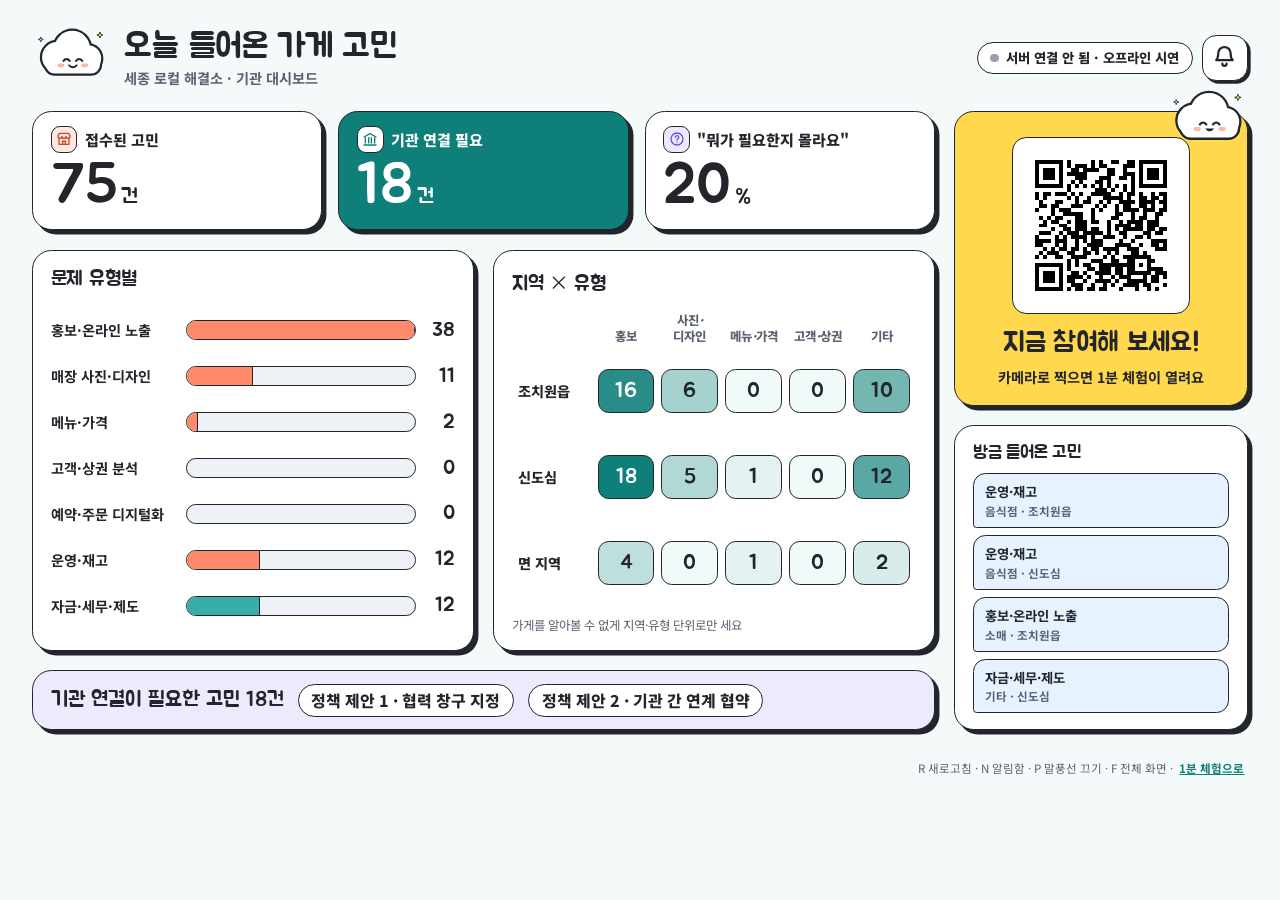
==== commit 6b76b159: "예시 데이터를 사장님 설문 75건으로 바꾸고 '예시' 표시 빼기 (v6.8·v6.9) - data/seed.json: 가상 예시 25건 대신 아이디어톤 사장님 설문 응답 75건(1" ====
--- a/dashboard.html
+++ b/dashboard.html
@@ -16,7 +16,6 @@
       <div class="l"><span id="mascot"></span><div><h1 class="disp">오늘 들어온 가게 고민</h1><p>세종 로컬 해결소 · 기관 대시보드</p></div><div class="bub" id="bub" role="status" aria-live="polite"></div></div>
       <div class="live">
         <span class="pill offline" id="mode"><i></i><span id="mode-text" aria-live="polite">불러오는 중</span></span>
-        <span class="pill dash" id="seed-tag">예시 데이터 포함</span>
         <button class="bell" id="bell" type="button" aria-haspopup="dialog" aria-expanded="false" aria-controls="npanel" aria-label="새 고민 알림"><span id="bell-ic"></span><span class="nb" id="nb" hidden>0</span></button>
         <div class="npanel" id="npanel" role="dialog" aria-label="새 고민 알림함" hidden>
           <div class="nph"><h2 class="disp">새 고민 알림</h2><div><button class="nbtn" id="n-all" type="button">모두 읽음</button><button class="nbtn x" id="n-close" type="button" aria-label="알림함 닫기"></button></div></div>
@@ -53,7 +52,7 @@
       </div>
     </div>
     <div class="keys">
-      <span>R 새로고침 · S 예시 데이터 켜기·끄기 · N 알림함 · <span id="p-key">P 말풍선 끄기</span> · F 전체 화면 · <a href="index.html">1분 체험으로</a></span>
+      <span>R 새로고침 · N 알림함 · <span id="p-key">P 말풍선 끄기</span> · F 전체 화면 · <a href="index.html">1분 체험으로</a></span>
       <span class="admin" id="admin" hidden>
         <span id="admin-msg" aria-live="polite"></span>
         <button type="button" id="reset">시연 데이터 비우기</button>
--- a/css/style.css
+++ b/css/style.css
@@ -150,26 +150,33 @@
 .badge { display: inline-block; font-size: 13px; font-weight: 700; color: var(--mut); margin: 0 0 10px; }
 /* 가게 이름(선택) — 노란 스티커 카드. 글자 17px 이상이어야 아이폰이 입력할 때 화면을 확대하지 않는다. */
 .store { margin-top: 14px; border: 2px solid var(--ink); border-radius: 18px; background: var(--yel); box-shadow: 4px 4px 0 var(--ink); padding: 14px; }
-.store label { display: flex; align-items: center; gap: 8px; font-weight: 800; font-size: 17px; margin: 0 0 8px; }
-.store label .ib { width: 32px; height: 32px; border-radius: 10px; border: 2px solid var(--ink); background: #fff; display: flex; align-items: center; justify-content: center; color: var(--coral); }
-.store label em { font-style: normal; font-size: 14px; font-weight: 700; color: #5A4A00; background: #FFF3B8; border: 2px solid var(--ink); border-radius: 999px; padding: 1px 9px; }
-.store input { width: 100%; min-height: 52px; border: 2px solid var(--ink); border-radius: 14px; padding: 0 14px; font: inherit; font-size: 17px; background: #fff; color: var(--ink); }
+.store .store-h { display: flex; align-items: center; gap: 8px; font-weight: 800; font-size: 17px; margin: 0 0 4px; color: var(--ink); }
+.store label { display: flex; align-items: center; gap: 8px; font-weight: 800; font-size: 15px; margin: 12px 0 6px; }
+.store .store-h .ib { width: 32px; height: 32px; border-radius: 10px; border: 2px solid var(--ink); background: #fff; display: flex; align-items: center; justify-content: center; color: var(--coral); }
+.store em { font-style: normal; font-size: 14px; font-weight: 700; color: #5A4A00; background: #FFF3B8; border: 2px solid var(--ink); border-radius: 999px; padding: 1px 9px; }
+.store em.req { color: #fff; background: var(--coral); }
+.store input[type="text"], .store input[type="tel"] { width: 100%; min-height: 52px; border: 2px solid var(--ink); border-radius: 14px; padding: 0 14px; font: inherit; font-size: 17px; background: #fff; color: var(--ink); }
 .store input::placeholder { color: #7B8190; }
 .store input:focus-visible { outline: 3px solid var(--sky); outline-offset: 2px; }
 .store input:disabled { background: #FFF8D6; color: var(--mut); }
+.store input.bad { border-color: #B42318; box-shadow: 0 0 0 2px #B42318; }
+.store .store-note { display: block; margin: 6px 0 0; font-size: 13px; font-weight: 700; color: #5A4A00; }
+.store label.agree { align-items: flex-start; gap: 10px; margin: 14px 0 0; padding: 10px 12px; min-height: 52px; background: #fff; border: 2px solid var(--ink); border-radius: 14px; font-size: 14px; line-height: 1.45; font-weight: 700; cursor: pointer; }
+.store label.agree input { flex-shrink: 0; width: 22px; height: 22px; margin: 1px 0 0; accent-color: var(--teal); }
+.store label.agree span { flex: 1; word-break: keep-all; }
+.store label.agree em { flex-shrink: 0; margin-top: 1px; }
+.store label.agree.bad { border-color: #B42318; box-shadow: 0 0 0 2px #B42318; }
+.store .store-err { color: #B42318; margin: 8px 0 0; }
+.store .store-err:empty { display: none; }
 .store p { word-break: keep-all; margin: 8px 0 0; font-size: 14px; line-height: 1.5; font-weight: 700; color: #4A3F00; display: flex; gap: 6px; align-items: flex-start; }
 .store p .ic { margin-top: 2px; }
 
 /* 완료(청록 전체 화면)와 운영 방식(보라) */
 .done { position: fixed; inset: 0; z-index: 20; background: var(--teal); color: #fff; display: flex; flex-direction: column; align-items: center; justify-content: center; text-align: center; padding: 24px; overflow: hidden; }
-.done.about { background: var(--pur); }
 .done .spk { position: absolute; color: var(--yel); }
 .done h2 { font-size: 40px; line-height: 1.25; margin: 12px 0 10px; }
-.done.about h2 { font-size: 30px; }
 .done p { font-size: 18px; line-height: 1.6; margin: 0 0 26px; color: #FFFFFF; }
 /* 번호 목록은 줄이 넘어가도 둘째 줄이 번호가 아니라 글자 첫머리에 맞춰지게 한다. */
-.done.about ol { text-align: left; max-width: 340px; margin: 0 0 26px; padding-left: 1.5em; font-size: 18px; line-height: 1.6; }
-.done.about li + li { margin-top: 2px; }
 .done .status { font-size: 15px; margin: -14px 0 22px; opacity: .9; }
 .done .arrow { width: 62px; height: 62px; border-radius: 50%; background: var(--yel); color: var(--ink); border: 2px solid var(--ink); display: flex; align-items: center; justify-content: center; margin: 0 auto 6px; animation: up 1s ease-in-out infinite; }
 @keyframes up { 50% { transform: translateY(-8px); } }
@@ -186,6 +193,19 @@
 .mymajor { display: flex; align-items: center; justify-content: space-between; gap: 8px; margin: 0 0 6px; font-size: 15px; }
 .mymajor b { color: var(--pur); }
 .mymajor button { appearance: none; display: flex; align-items: center; gap: 6px; min-height: 44px; padding: 0 12px; border: 2px solid var(--ink); border-radius: 999px; background: #fff; font-size: 14px; font-weight: 700; }
+.fit.like { background: var(--yel); color: var(--ink); }
+.mymajor small { display: block; font-size: 13px; color: var(--mut); font-weight: 700; margin-top: 2px; }
+/* 학생 보드 첫 화면: 학년(하나)·전공(하나)·선호 유형(여러 개) */
+.pick-h { font-size: 16px; font-weight: 800; margin: 20px 0 8px; }
+.pick-h small { font-size: 13px; color: var(--mut); font-weight: 700; margin-left: 4px; }
+.picks { display: flex; flex-wrap: wrap; gap: 8px; }
+.picks.four { display: grid; grid-template-columns: repeat(4, minmax(0, 1fr)); }
+.pick { appearance: none; min-height: 48px; padding: 0 14px; border: 2px solid var(--ink); border-radius: 999px; background: #fff; color: var(--ink); font: inherit; font-size: 15px; font-weight: 800; box-shadow: 2px 2px 0 var(--ink); white-space: nowrap; transition: transform .08s, box-shadow .08s, background .12s; }
+.picks.four .pick { padding: 0 4px; }
+.pick[aria-pressed="true"] { background: var(--pur); color: #fff; transform: translate(2px,2px); box-shadow: 0 0 0 var(--ink); }
+.pick-err { color: #B42318; font-size: 15px; font-weight: 800; margin: 14px 0 0; }
+.pick-err:empty { display: none; }
+.link-btn { appearance: none; display: block; margin: 18px auto 0; min-height: 44px; padding: 0 12px; background: none; border: 0; color: var(--mut); font: inherit; font-size: 15px; font-weight: 700; text-decoration: underline; }
 .fit { display: inline-block; margin-left: 6px; font-size: 12px; font-weight: 800; color: #fff; background: var(--pur); border: 2px solid var(--ink); border-radius: 999px; padding: 3px 8px; vertical-align: top; }
 .major-ib { color: #fff; font-size: 15px; font-weight: 800; }
 .board-status { font-size: 13px; font-weight: 700; color: var(--mut); margin: 0 0 12px; }
@@ -205,6 +225,18 @@
 .choice:active { transform: translate(3px,3px); box-shadow: 1px 1px 0 var(--yel), 1px 1px 0 2px var(--ink); }
 .choice b { font-family: var(--disp); font-weight: 400; font-size: 21px; }
 .choice small { font-size: 14px; color: var(--mut); }
+/* 지원 인원 고르기: 1명(혼자)부터 추천 최대 인원까지 */
+.sizes { display: grid; grid-template-columns: repeat(var(--n), minmax(0, 1fr)); gap: 8px; width: 100%; max-width: 360px; margin: -8px 0 10px; }
+.size { appearance: none; min-height: 60px; display: flex; flex-direction: column; align-items: center; justify-content: center; gap: 2px; padding: 6px 2px; border: 2px solid var(--ink); border-radius: 14px; background: #fff; color: var(--ink); box-shadow: 3px 3px 0 var(--ink); transition: transform .08s, box-shadow .08s, background .15s; }
+.size b { font-family: var(--disp); font-weight: 400; font-size: 20px; line-height: 1.1; white-space: nowrap; }
+.size small { font-size: 12px; font-weight: 800; color: var(--pur); }
+.size[aria-pressed="true"] { background: var(--yel); transform: translate(2px,2px); box-shadow: 1px 1px 0 var(--ink); }
+.done .size-hint { font-size: 14px; line-height: 1.5; margin: 0 0 16px; opacity: .9; word-break: keep-all; }
+.done.team h2 { font-size: 34px; }
+/* 내용이 화면보다 길면 위에서부터 스크롤, 짧으면 가운데 */
+.done.team { justify-content: flex-start; overflow-y: auto; }
+.done.team > :first-child { margin-top: auto; }
+.done.team > :last-child { margin-bottom: auto; }
 /* 팀 지원: 빈자리(점선)가 차례로 채워진다 */
 .done.team { background: var(--pur); }
 .seats { display: flex; justify-content: center; flex-wrap: wrap; gap: 12px; margin: 6px 0 18px; }
@@ -213,8 +245,22 @@
 .seat.on i { background: #fff; color: var(--c); border: 2px solid var(--ink); animation: pop .3s ease-out; }
 .seat.me.on i { background: var(--yel); color: var(--ink); }
 .seat.invite i { color: #fff; font-size: 26px; font-weight: 400; }
-.seat small { font-size: 13px; font-weight: 700; }
+.seat small { font-size: 13px; font-weight: 700; line-height: 1.35; text-align: center; }
 @keyframes pop { 0% { transform: scale(.6); } 70% { transform: scale(1.1); } 100% { transform: scale(1); } }
+
+/* 운영 방식 팝업: 배경은 살짝 어둡게, 글 영역만 흰 스티커 카드로 아래에서 스르륵 */
+.modal { position: fixed; inset: 0; z-index: 20; display: flex; padding: 20px; overflow-y: auto; background: rgba(34,37,43,.45); animation: modal-fade .25s ease-out; }
+.modal-card { position: relative; width: 100%; max-width: 380px; margin: auto; padding: 20px 22px 22px; background: #fff; border: 2px solid var(--ink); border-radius: 24px; text-align: center; animation: modal-up .34s cubic-bezier(.2,.8,.2,1); }
+.modal-card h2 { font-size: 26px; line-height: 1.3; margin: 6px 0 14px; }
+.modal-card ol { text-align: left; margin: 0 0 20px; padding-left: 1.5em; font-size: 16px; line-height: 1.6; font-weight: 700; word-break: keep-all; }
+.modal-card li + li { margin-top: 6px; }
+.modal-card li::marker { color: var(--pur); font-family: var(--disp); font-weight: 400; }
+.modal.closing { animation: modal-fade-out .22s ease-in forwards; }
+.modal.closing .modal-card { animation: modal-down .22s ease-in forwards; }
+@keyframes modal-fade { from { background: rgba(34,37,43,0); } }
+@keyframes modal-fade-out { to { background: rgba(34,37,43,0); } }
+@keyframes modal-up { from { opacity: 0; transform: translateY(32px) scale(.97); } }
+@keyframes modal-down { to { opacity: 0; transform: translateY(24px) scale(.98); } }
 
 @media (prefers-reduced-motion: reduce) {
   *, *::before, *::after { animation: none !important; transition: none !important; }
@@ -313,8 +359,8 @@
 .dash-body .bell { appearance: none; position: relative; flex-shrink: 0; width: 3.25rem; height: 3.25rem; border: .125rem solid var(--ink); border-radius: 1rem; background: #fff; display: flex; align-items: center; justify-content: center; box-shadow: .1875rem .1875rem 0 var(--ink); cursor: pointer; color: var(--ink); }
 .dash-body .bell svg { width: 1.75rem; height: 1.75rem; }
 .dash-body .bell[aria-expanded="true"] { background: var(--yel); }
-.dash-body .bell.ring svg { animation: ring .8s ease; transform-origin: 50% 10%; }
-@keyframes ring { 20% { transform: rotate(16deg); } 40% { transform: rotate(-14deg); } 60% { transform: rotate(9deg); } 80% { transform: rotate(-5deg); } }
+.dash-body .bell.ringing svg { animation: bell-ring .8s ease; transform-origin: 50% 10%; }
+@keyframes bell-ring { 20% { transform: rotate(16deg); } 40% { transform: rotate(-14deg); } 60% { transform: rotate(9deg); } 80% { transform: rotate(-5deg); } }
 .dash-body .nb { position: absolute; top: -.6875rem; right: -.6875rem; min-width: 1.75rem; height: 1.75rem; padding: 0 .4375rem; border-radius: 999px; background: var(--coral); color: #fff; border: .125rem solid var(--ink); font: 400 1.0625rem/1.5rem var(--disp); text-align: center; }
 .dash-body .npanel { position: absolute; top: calc(100% + 1rem); right: 0; z-index: 50; width: 26.25rem; background: #fff; border: .125rem solid var(--ink); border-radius: 1.375rem; box-shadow: .375rem .375rem 0 var(--ink); }
 .dash-body .npanel::before { content: ""; position: absolute; top: -.6875rem; right: 1.0625rem; width: 1.125rem; height: 1.125rem; background: #fff; border-left: .125rem solid var(--ink); border-top: .125rem solid var(--ink); transform: rotate(45deg); }
